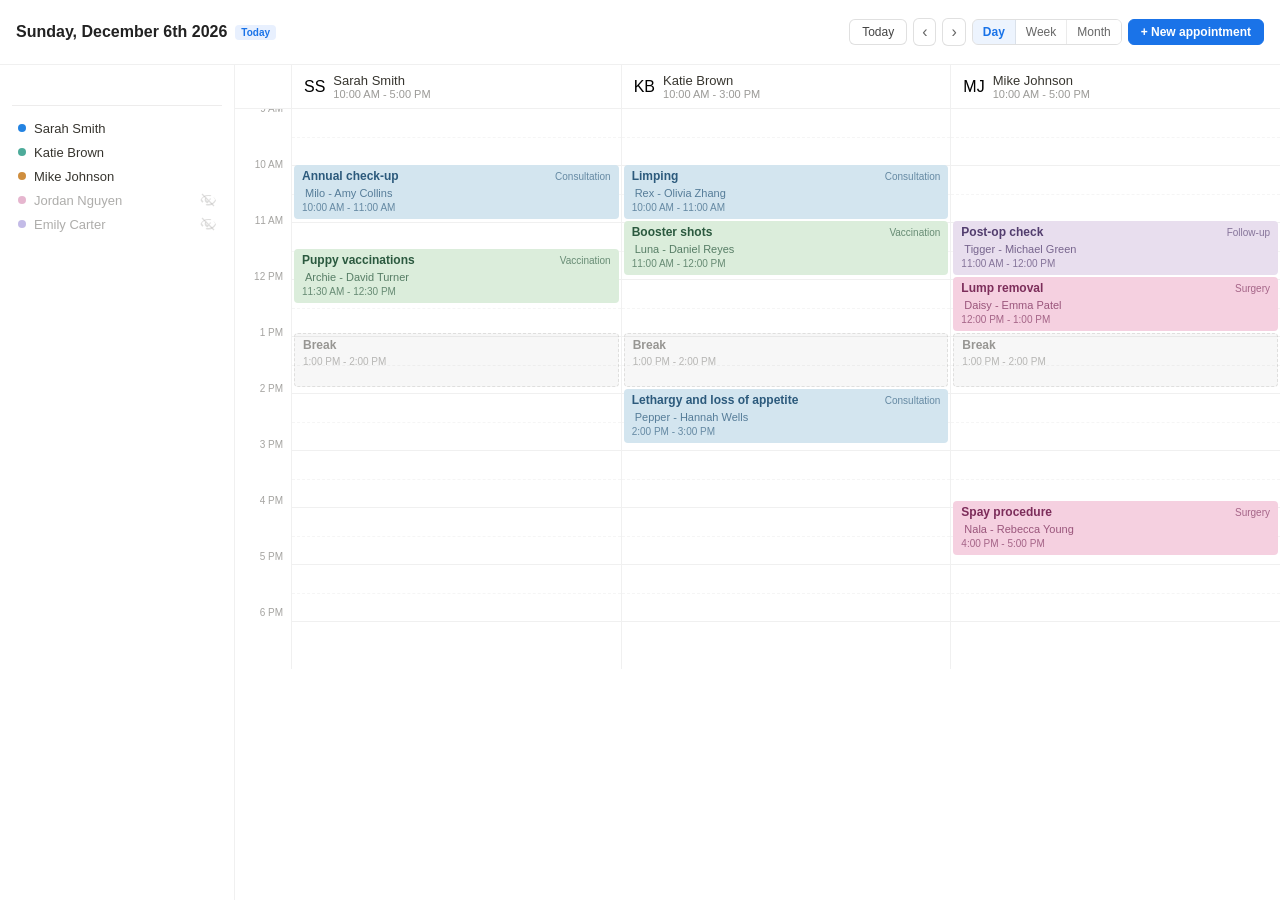
==== calendar.html @ 79d938b8 "Initial commit: Provet Cloud 2.0 prototype Vanilla HTML/CSS/JS veterinary practice management system" ====
<!DOCTYPE html>
<html lang="en">
<head>
  <meta charset="UTF-8" />
  <meta name="viewport" content="width=device-width, initial-scale=1.0" />
  <title>Calendar — Provet</title>
  <meta name="description" content="Provet's drag-and-drop scheduling calendar. Manage appointments across staff with an intuitive day view." />

  <!-- Nord Design System -->
  <link rel="stylesheet" href="https://nordcdn.net/ds/fonts/3.0.4/fonts.css" />
  <link rel="stylesheet" href="https://nordcdn.net/ds/css/5.0.3/nord.min.css" />
  <link rel="stylesheet" href="https://nordcdn.net/ds/themes/9.0.0/nord.css" />
  <script type="module" src="https://nordcdn.net/ds/components/4.14.0/index.js"></script>
  <link rel="stylesheet" href="styles.css" />

  <style>
    html, body { margin: 0; padding: 0; height: 100%; overflow: hidden; font-family: -apple-system, BlinkMacSystemFont, 'Segoe UI', Roboto, sans-serif; background: #fff; -webkit-font-smoothing: antialiased; }

    /* ── Toolbar ── */
    .cal-toolbar {
      display: flex; align-items: center; justify-content: space-between;
      padding: 8px 16px; height: 48px; border-bottom: 1px solid rgba(0,0,0,0.06);
      flex-shrink: 0;
    }
    .cal-toolbar-left { display: flex; align-items: center; gap: 8px; }
    .cal-toolbar-right { display: flex; align-items: center; gap: 6px; }

    .cal-tb-btn {
      padding: 5px 12px; border-radius: 6px; border: 1px solid rgba(0,0,0,0.12);
      background: #fff; font-size: 12px; font-weight: 500; color: #444;
      cursor: pointer; font-family: inherit; transition: background 0.1s, border-color 0.1s;
    }
    .cal-tb-btn:hover { background: rgba(0,0,0,0.03); border-color: rgba(0,0,0,0.2); }
    .cal-tb-icon { padding: 5px 8px; font-size: 16px; line-height: 1; color: #666; }

    .cal-tb-primary {
      background: #1a73e8; color: #fff; border-color: #1a73e8; font-weight: 600;
    }
    .cal-tb-primary:hover { background: #1557b0; border-color: #1557b0; }

    .cal-tb-seg {
      display: flex; border: 1px solid rgba(0,0,0,0.12); border-radius: 6px; overflow: hidden;
    }
    .cal-tb-seg-item {
      padding: 5px 10px; border: none; background: #fff; font-size: 12px;
      font-weight: 500; color: #666; cursor: pointer; font-family: inherit;
      border-right: 1px solid rgba(0,0,0,0.08); transition: background 0.1s;
    }
    .cal-tb-seg-item:last-child { border-right: none; }
    .cal-tb-seg-item:hover { background: rgba(0,0,0,0.03); }
    .cal-tb-seg-item.active { background: rgba(26,115,232,0.08); color: #1a73e8; font-weight: 600; }

    /* ── Main layout ── */
    .cal-layout {
      display: flex;
      overflow: hidden;
      height: calc(100vh - 49px);
    }

    /* ── Left sidebar ── */
    .cal-sidebar {
      width: 210px;
      min-width: 210px;
      border-right: 1px solid rgba(0,0,0,0.06);
      padding: 12px;
      overflow-y: auto;
      flex-shrink: 0;
      background: #fff;
    }

    .cal-sidebar nord-calendar {
      --n-calendar-box-shadow: none;
      --n-calendar-border-radius: 4px;
      width: 100%;
      transform: scale(0.75);
      transform-origin: top left;
      margin-bottom: -60px;
      margin-left: -4px;
    }

    .sidebar-section-title {
      font-size: 11px;
      font-weight: 500;
      color: rgba(55,53,47,0.5);
      text-transform: uppercase;
      letter-spacing: 0.5px;
      margin: 0;
    }

    /* Staff list - Notion style with eye icon */
    .staff-row {
      display: flex;
      align-items: center;
      gap: 8px;
      padding: 4px 6px;
      border-radius: 4px;
      cursor: pointer;
      transition: background 0.1s;
      user-select: none;
    }
    .staff-row:hover { background: rgba(55,53,47,0.04); }
    .staff-row.inactive { opacity: 0.4; }
    .staff-row .staff-dot {
      width: 8px;
      height: 8px;
      border-radius: 50%;
      flex-shrink: 0;
    }
    .staff-row .staff-name {
      font-size: 13px;
      color: rgb(55,53,47);
      flex: 1;
      white-space: nowrap;
      overflow: hidden;
      text-overflow: ellipsis;
    }
    .staff-row .staff-eye {
      width: 16px;
      height: 16px;
      opacity: 0;
      transition: opacity 0.1s;
      color: rgba(55,53,47,0.4);
      flex-shrink: 0;
    }
    .staff-row:hover .staff-eye { opacity: 1; }
    .staff-row.inactive .staff-eye { opacity: 1; }

    .sidebar-divider {
      height: 1px;
      background: rgba(55,53,47,0.09);
      margin: 10px 0;
    }

    /* ── Calendar grid area ── */
    .cal-main {
      flex: 1;
      overflow-y: auto;
      overflow-x: auto;
      position: relative;
      background: #fff;
    }

    .cal-columns-header {
      display: flex;
      position: sticky;
      top: 0;
      z-index: 10;
      background: #fff;
      border-bottom: 1px solid rgba(0,0,0,0.06);
    }
    .cal-time-gutter-header {
      width: 56px;
      min-width: 56px;
      flex-shrink: 0;
    }
    .cal-staff-header {
      flex: 1;
      min-width: 180px;
      padding: 8px 12px;
      border-left: 1px solid rgba(0,0,0,0.06);
      display: flex;
      align-items: center;
      gap: 8px;
    }
    .cal-staff-header .staff-info .name {
      font-weight: 500;
      font-size: 13px;
      color: rgb(55,53,47);
    }
    .cal-staff-header .staff-info .hours {
      font-size: 11px;
      color: rgba(55,53,47,0.5);
    }

    .cal-body {
      display: flex;
      position: relative;
    }

    /* Time gutter */
    .cal-time-gutter {
      width: 56px;
      min-width: 56px;
      flex-shrink: 0;
    }
    .cal-time-slot-label {
      height: 56px;
      display: flex;
      align-items: flex-start;
      justify-content: flex-end;
      padding-right: 8px;
      font-size: 10px;
      color: rgba(55,53,47,0.45);
      font-weight: 500;
      position: relative;
      top: -6px;
    }

    /* Staff columns */
    .cal-staff-column {
      flex: 1;
      min-width: 180px;
      border-left: 1px solid rgba(0,0,0,0.06);
      position: relative;
    }
    .cal-hour-row {
      height: 56px;
      border-bottom: 1px solid rgba(0,0,0,0.06);
      position: relative;
    }
    .cal-hour-row::after {
      content: '';
      position: absolute;
      top: 50%;
      left: 0;
      right: 0;
      border-bottom: 1px dashed rgba(0,0,0,0.04);
    }

    /* Current time indicator */
    .time-indicator {
      position: absolute;
      left: 0;
      right: 0;
      z-index: 5;
      display: flex;
      align-items: center;
      pointer-events: none;
    }
    .time-indicator .label {
      font-size: 10px;
      font-weight: 600;
      color: #eb5757;
      white-space: nowrap;
      background: #fff;
      padding: 1px 4px;
      border-radius: 3px;
    }
    .time-indicator .dot {
      width: 8px;
      height: 8px;
      border-radius: 50%;
      background: #eb5757;
      flex-shrink: 0;
    }
    .time-indicator .line {
      flex: 1;
      height: 2px;
      background: #eb5757;
    }

    /* ── Appointment blocks (Notion-style) ── */
    .appointment {
      position: absolute;
      left: 2px;
      right: 2px;
      border-radius: 4px;
      padding: 4px 8px;
      font-size: 12px;
      overflow: hidden;
      cursor: grab;
      z-index: 3;
      transition: box-shadow 0.12s ease, filter 0.12s ease;
      border: none;
      line-height: 1.3;
      box-sizing: border-box;
    }
    .appointment:hover {
      filter: brightness(0.95);
      box-shadow: 0 2px 8px rgba(0,0,0,0.12);
      z-index: 4;
    }
    .appointment:active { cursor: grabbing; }
    .appointment .appt-header {
      display: flex;
      align-items: center;
      gap: 4px;
    }
    .appointment .appt-title {
      font-weight: 600;
      font-size: 12px;
      white-space: nowrap;
      overflow: hidden;
      text-overflow: ellipsis;
      flex: 1;
    }
    .appointment .appt-patient {
      font-size: 11px;
      opacity: 0.75;
      white-space: nowrap;
      overflow: hidden;
      text-overflow: ellipsis;
      display: flex;
      align-items: center;
      gap: 3px;
      margin-top: 1px;
    }
    .appointment .appt-time {
      font-size: 10px;
      opacity: 0.65;
      margin-top: 1px;
      font-weight: 500;
    }

    /* Notion-style appointment colors — soft fills, no left border */
    .appt-consultation { background: #d3e5ef; color: #2c5a7c; }
    .appt-vaccination  { background: #dbeddb; color: #2b593f; }
    .appt-surgery      { background: #f5d0e0; color: #7c2d5a; }
    .appt-followup     { background: #e8deee; color: #523d6e; }
    .appt-emergency    { background: #ffe2dd; color: #93291e; }
    .appt-diagnostics  { background: #fdecc8; color: #7c5b1e; }
    .appt-dental       { background: #eee0da; color: #5c3d2e; }
    .appt-grooming     { background: #d8f0d3; color: #2b593f; }
    .appt-break {
      background: rgba(55,53,47,0.04);
      color: rgba(55,53,47,0.5);
      border: 1px dashed rgba(55,53,47,0.12);
    }

    .appointment .appt-type-label {
      font-size: 10px;
      font-weight: 500;
      opacity: 0.65;
      flex-shrink: 0;
      white-space: nowrap;
    }

    /* Drop target highlight */
    .cal-hour-row.drop-target {
      background: rgba(35,131,226,0.06);
    }

    /* Drag ghost */
    .appointment.dragging {
      opacity: 0.4;
    }

    /* ── Right panel (edit appointment) ── */
    .edit-panel {
      width: 360px;
      min-width: 360px;
      border-left: 1px solid rgba(0,0,0,0.06);
      background: #fff;
      overflow-y: auto;
      padding: 20px;
      display: none;
      flex-shrink: 0;
      box-shadow: -4px 0 12px rgba(0, 0, 0, 0.04);
    }
    .edit-panel.open { display: block; }

    .client-info {
      display: flex;
      align-items: center;
      gap: 8px;
      padding: 8px;
      background: rgba(55,53,47,0.03);
      border-radius: 6px;
      margin-bottom: 4px;
      font-size: 13px;
    }

    /* Reason type grid */
    .reason-grid {
      display: grid;
      grid-template-columns: 1fr 1fr;
      gap: 4px;
    }
    .reason-option {
      display: flex;
      align-items: center;
      gap: 6px;
      padding: 6px 8px;
      border: 1px solid rgba(0,0,0,0.08);
      border-radius: 6px;
      cursor: pointer;
      font-size: 12px;
      transition: all 0.1s ease;
    }
    .reason-option:hover { background: rgba(55,53,47,0.03); border-color: rgba(0,0,0,0.15); }
    .reason-option.selected { border-color: #2383e2; background: rgba(35,131,226,0.04); }
    .reason-option .color-dot {
      width: 8px;
      height: 8px;
      border-radius: 50%;
      flex-shrink: 0;
    }
    .reason-option .reason-info { line-height: 1.3; }
    .reason-option .reason-name { font-weight: 500; font-size: 12px; }
    .reason-option .reason-dur { font-size: 10px; color: rgba(55,53,47,0.5); }

    .panel-link {
      font-size: 12px;
      color: #2383e2;
      cursor: pointer;
      text-decoration: none;
      display: inline-block;
      margin-top: 4px;
    }
    .panel-link:hover { text-decoration: underline; }

    .sidebar-section-title-panel {
      font-size: 12px;
      font-weight: 500;
      color: rgba(55,53,47,0.65);
      margin: 0;
    }

    /* Staff color palette (Notion-inspired) */
    .staff-color-1 { --staff-color: #2383e2; --n-avatar-color: #2383e2; }
    .staff-color-2 { --staff-color: #4dab9a; --n-avatar-color: #4dab9a; }
    .staff-color-3 { --staff-color: #cf8e3e; --n-avatar-color: #cf8e3e; }
    .staff-color-4 { --staff-color: #c14c8a; --n-avatar-color: #c14c8a; }
    .staff-color-5 { --staff-color: #6b57c4; --n-avatar-color: #6b57c4; }

    /* ── Dark mode ── */
    body.dark { background: #1a1a1a; color: #d4d4d4; }
    body.dark .cal-toolbar { border-bottom-color: rgba(255,255,255,0.06); }
    body.dark .cal-toolbar-left h1 { color: #d4d4d4; }
    body.dark #todayBadge { background: rgba(94,106,210,0.15); color: #7c8aff; }
    body.dark .cal-tb-btn { background: #2a2a2a; border-color: rgba(255,255,255,0.1); color: #ccc; }
    body.dark .cal-tb-btn:hover { background: #333; border-color: rgba(255,255,255,0.15); }
    body.dark .cal-tb-icon { color: #999; }
    body.dark .cal-tb-primary { background: #5e6ad2; border-color: #5e6ad2; color: #fff; }
    body.dark .cal-tb-primary:hover { background: #4f5bc0; border-color: #4f5bc0; }
    body.dark .cal-tb-seg { border-color: rgba(255,255,255,0.1); }
    body.dark .cal-tb-seg-item { background: #2a2a2a; color: #999; border-right-color: rgba(255,255,255,0.06); }
    body.dark .cal-tb-seg-item:hover { background: #333; }
    body.dark .cal-tb-seg-item.active { background: rgba(94,106,210,0.15); color: #7c8aff; }

    body.dark .cal-sidebar { background: #1e1e1e; border-right-color: rgba(255,255,255,0.06); }
    body.dark .sidebar-section-title { color: rgba(255,255,255,0.4); }
    body.dark .staff-row:hover { background: rgba(255,255,255,0.04); }
    body.dark .staff-row .staff-name { color: #d4d4d4; }
    body.dark .staff-row .staff-eye { color: rgba(255,255,255,0.3); }
    body.dark .sidebar-divider { background: rgba(255,255,255,0.06); }

    body.dark .cal-main { background: #1a1a1a; }
    body.dark .cal-columns-header { background: #1a1a1a; border-bottom-color: rgba(255,255,255,0.06); }
    body.dark .cal-staff-header { border-left-color: rgba(255,255,255,0.06); }
    body.dark .cal-staff-header .staff-info .name { color: #d4d4d4; }
    body.dark .cal-staff-header .staff-info .hours { color: rgba(255,255,255,0.35); }
    body.dark .cal-time-slot-label { color: rgba(255,255,255,0.3); }
    body.dark .cal-staff-column { border-left-color: rgba(255,255,255,0.06); }
    body.dark .cal-hour-row { border-bottom-color: rgba(255,255,255,0.04); }
    body.dark .cal-hour-row::after { border-bottom-color: rgba(255,255,255,0.03); }

    body.dark .appointment { opacity: 0.9; }
    body.dark .appt-consultation { background: #2a4a5e; color: #a3d4f7; }
    body.dark .appt-vaccination { background: #2a4a3a; color: #a3d4b7; }
    body.dark .appt-surgery { background: #4a2a3e; color: #f7a3c7; }
    body.dark .appt-followup { background: #3a2a4e; color: #c7a3f7; }
    body.dark .appt-emergency { background: #4e2a2a; color: #f7a3a3; }
    body.dark .appt-diagnostics { background: #4a3e2a; color: #f7d7a3; }
    body.dark .appt-dental { background: #3e332a; color: #d4b8a3; }
    body.dark .appt-grooming { background: #2a4a2a; color: #a3d4a3; }
    body.dark .appt-break { background: rgba(255,255,255,0.04); color: rgba(255,255,255,0.35); border-color: rgba(255,255,255,0.08); }

    body.dark .edit-panel { background: #1e1e1e; border-left-color: rgba(255,255,255,0.06); box-shadow: -4px 0 12px rgba(0,0,0,0.3); }
    body.dark .client-info { background: rgba(255,255,255,0.04); color: #d4d4d4; }
    body.dark .reason-option { border-color: rgba(255,255,255,0.08); color: #d4d4d4; }
    body.dark .reason-option:hover { background: rgba(255,255,255,0.04); border-color: rgba(255,255,255,0.12); }
    body.dark .sidebar-section-title-panel { color: rgba(255,255,255,0.5); }
    body.dark .time-indicator .label { background: #1a1a1a; }
    body.dark .cal-hour-row.drop-target { background: rgba(94,106,210,0.08); }

    /* ── Responsive ── */
    @media (max-width: 900px) {
      .cal-sidebar { display: none; }
      .edit-panel { width: 300px; min-width: 300px; }
    }
    @media (max-width: 600px) {
      .edit-panel { width: 100%; min-width: 100%; position: absolute; top: 0; right: 0; z-index: 20; }
    }
  </style>
</head>
<body>

  <div class="cal-toolbar">
    <div class="cal-toolbar-left">
      <h1 id="toolbarDate" style="margin:0; font-size:16px; font-weight:600; color:#222; white-space:nowrap;"></h1>
      <span id="todayBadge" style="background:#e8f0fe; color:#1a73e8; font-size:10px; font-weight:600; padding:2px 6px; border-radius:4px;">Today</span>
    </div>
    <div class="cal-toolbar-right">
      <button class="cal-tb-btn" id="todayBtn">Today</button>
      <button class="cal-tb-btn cal-tb-icon" id="prevDay">‹</button>
      <button class="cal-tb-btn cal-tb-icon" id="nextDay">›</button>
      <div class="cal-tb-seg">
        <button class="cal-tb-seg-item active">Day</button>
        <button class="cal-tb-seg-item">Week</button>
        <button class="cal-tb-seg-item">Month</button>
      </div>
      <button class="cal-tb-btn cal-tb-primary" id="newApptBtn">+ New appointment</button>
    </div>
  </div>

    <!-- Main area -->
    <div class="cal-layout">

      <!-- Left sidebar -->
      <div class="cal-sidebar">
        <!-- Nord calendar component -->
        <nord-calendar id="nordCalendar" expand></nord-calendar>

        <div class="sidebar-divider"></div>

        <!-- Staff filter -->
        <div id="staffList"></div>
      </div>

      <!-- Calendar grid -->
      <div class="cal-main" id="calMain">
        <div class="cal-columns-header" id="colHeaders"></div>
        <div class="cal-body" id="calBody"></div>
      </div>

      <!-- Edit appointment panel -->
      <div class="edit-panel" id="editPanel">
        <nord-stack gap="m">
          <nord-stack direction="horizontal" align-items="center" justify-content="space-between">
            <h3 class="n-typescale-m" id="panelTitle" style="margin: 0;">Edit appointment</h3>
            <nord-button size="s" variant="plain" square id="closePanel">
              <nord-icon name="interface-close" label="Close panel"></nord-icon>
            </nord-button>
          </nord-stack>

          <nord-divider></nord-divider>

          <nord-stack gap="xs">
            <nord-stack direction="horizontal" align-items="center" justify-content="space-between">
              <span class="sidebar-section-title-panel">Client &amp; patient</span>
              <nord-button size="s" variant="plain" id="clearClient">Clear</nord-button>
            </nord-stack>
            <div id="clientInfo"></div>
          </nord-stack>

          <nord-divider></nord-divider>

          <nord-stack gap="xs">
            <span class="sidebar-section-title-panel">Reason type</span>
            <div class="reason-grid" id="reasonGrid"></div>
            <a class="panel-link">View all reason types</a>
          </nord-stack>

          <nord-divider></nord-divider>

          <nord-input label="Reason for visit" id="panelReason" placeholder="E.g. Annual check-up" expand></nord-input>

          <nord-input type="date" label="Date" id="panelDate" expand></nord-input>

          <div style="display: grid; grid-template-columns: 1fr 1fr; gap: var(--n-space-s);">
            <nord-input type="time" label="Start time" id="panelStart" expand></nord-input>
            <nord-input type="time" label="End time" id="panelEnd" expand></nord-input>
          </div>

          <nord-divider></nord-divider>

          <nord-button-group variant="spaced">
            <nord-button id="discardAppt">Discard</nord-button>
            <nord-button variant="primary" id="createAppt">Create</nord-button>
          </nord-button-group>
        </nord-stack>
      </div>

    </div>

  <!-- Tooltips for appointments (shared, content set dynamically) -->
  <nord-tooltip id="apptTooltip" position="block-start"></nord-tooltip>

  <script>
    // ── Dark mode from parent ──
    if (new URLSearchParams(window.location.search).get('dark') === '1') {
      document.body.classList.add('dark');
    }

    // ── DATA ──
    const STAFF = [
      { id: 1, name: 'Sarah Smith', initials: 'SS', hours: '10:00 AM - 5:00 PM', checked: true, colorClass: 'staff-color-1' },
      { id: 2, name: 'Katie Brown', initials: 'KB', hours: '10:00 AM - 3:00 PM', checked: true, colorClass: 'staff-color-2' },
      { id: 3, name: 'Mike Johnson', initials: 'MJ', hours: '10:00 AM - 5:00 PM', checked: true, colorClass: 'staff-color-3' },
      { id: 4, name: 'Jordan Nguyen', initials: 'JN', hours: '9:00 AM - 4:00 PM', checked: false, colorClass: 'staff-color-4' },
      { id: 5, name: 'Emily Carter', initials: 'EC', hours: '11:00 AM - 6:00 PM', checked: false, colorClass: 'staff-color-5' },
    ];

    const REASON_TYPES = [
      { name: 'Consultation', dur: '1 hour', color: '#529cca', key: 'consultation' },
      { name: 'Vaccination', dur: '15 min', color: '#4dab9a', key: 'vaccination' },
      { name: 'Surgery', dur: '1 hour', color: '#c14c8a', key: 'surgery' },
      { name: 'Follow-up', dur: '30 min', color: '#9065b0', key: 'followup' },
      { name: 'Diagnostics', dur: '2 hours', color: '#cf8e3e', key: 'diagnostics' },
      { name: 'Emergency', dur: '30 min', color: '#e06a5c', key: 'emergency' },
      { name: 'Dental cleaning', dur: '30 min', color: '#a87e6f', key: 'dental' },
      { name: 'Grooming', dur: '30 min', color: '#6aab73', key: 'grooming' },
    ];

    const SAMPLE_APPOINTMENTS = [
      { id: 1, staffId: 1, title: 'Annual check-up', type: 'consultation', patient: 'Milo', owner: 'Amy Collins', startHour: 10, startMin: 0, endHour: 11, endMin: 0 },
      { id: 2, staffId: 1, title: 'Puppy vaccinations', type: 'vaccination', patient: 'Archie', owner: 'David Turner', startHour: 11, startMin: 30, endHour: 12, endMin: 30 },
      { id: 3, staffId: 1, title: 'Break', type: 'break', patient: '', owner: '', startHour: 13, startMin: 0, endHour: 14, endMin: 0 },
      { id: 4, staffId: 2, title: 'Limping', type: 'consultation', patient: 'Rex', owner: 'Olivia Zhang', startHour: 10, startMin: 0, endHour: 11, endMin: 0 },
      { id: 5, staffId: 2, title: 'Booster shots', type: 'vaccination', patient: 'Luna', owner: 'Daniel Reyes', startHour: 11, startMin: 0, endHour: 12, endMin: 0 },
      { id: 6, staffId: 2, title: 'Break', type: 'break', patient: '', owner: '', startHour: 13, startMin: 0, endHour: 14, endMin: 0 },
      { id: 7, staffId: 2, title: 'Lethargy and loss of appetite', type: 'consultation', patient: 'Pepper', owner: 'Hannah Wells', startHour: 14, startMin: 0, endHour: 15, endMin: 0 },
      { id: 8, staffId: 3, title: 'Post-op check', type: 'followup', patient: 'Tigger', owner: 'Michael Green', startHour: 11, startMin: 0, endHour: 12, endMin: 0 },
      { id: 9, staffId: 3, title: 'Lump removal', type: 'surgery', patient: 'Daisy', owner: 'Emma Patel', startHour: 12, startMin: 0, endHour: 13, endMin: 0 },
      { id: 10, staffId: 3, title: 'Break', type: 'break', patient: '', owner: '', startHour: 13, startMin: 0, endHour: 14, endMin: 0 },
      { id: 11, staffId: 3, title: 'Spay procedure', type: 'surgery', patient: 'Nala', owner: 'Rebecca Young', startHour: 16, startMin: 0, endHour: 17, endMin: 0 },
    ];

    let appointments = [...SAMPLE_APPOINTMENTS];
    let nextId = 100;

    // Current date
    let currentDate = new Date();

    const HOURS_START = 9;
    const HOURS_END = 18;
    const HOUR_HEIGHT = 56;

    // ── TOOLBAR ──
    function updateToolbar() {
      const suffix = getOrdinalSuffix(currentDate.getDate());
      const dayName = currentDate.toLocaleDateString('en-US', { weekday: 'long' });
      const monthName = currentDate.toLocaleDateString('en-US', { month: 'long' });
      document.getElementById('toolbarDate').textContent =
        `${dayName}, ${monthName} ${currentDate.getDate()}${suffix} ${currentDate.getFullYear()}`;

      const today = new Date();
      const isToday = currentDate.toDateString() === today.toDateString();
      document.getElementById('todayBadge').style.display = isToday ? '' : 'none';
    }

    function getOrdinalSuffix(d) {
      if (d > 3 && d < 21) return 'th';
      switch (d % 10) {
        case 1: return 'st';
        case 2: return 'nd';
        case 3: return 'rd';
        default: return 'th';
      }
    }

    document.getElementById('todayBtn').addEventListener('click', () => {
      currentDate = new Date();
      syncCalendarToDate();
      renderAll();
    });
    document.getElementById('prevDay').addEventListener('click', () => {
      currentDate.setDate(currentDate.getDate() - 1);
      syncCalendarToDate();
      renderAll();
    });
    document.getElementById('nextDay').addEventListener('click', () => {
      currentDate.setDate(currentDate.getDate() + 1);
      syncCalendarToDate();
      renderAll();
    });

    // ── NORD CALENDAR ──
    function syncCalendarToDate() {
      const cal = document.getElementById('nordCalendar');
      cal.value = formatDateISO(currentDate);
    }

    // Listen for date selection from nord-calendar
    document.getElementById('nordCalendar').addEventListener('change', (e) => {
      if (e.target.value) {
        const parts = e.target.value.split('-');
        currentDate = new Date(parseInt(parts[0]), parseInt(parts[1]) - 1, parseInt(parts[2]));
        renderAll();
      }
    });

    // ── STAFF FILTER (Notion-style compact rows) ──
    const STAFF_COLORS = {
      'staff-color-1': '#2383e2',
      'staff-color-2': '#4dab9a',
      'staff-color-3': '#cf8e3e',
      'staff-color-4': '#c14c8a',
      'staff-color-5': '#6b57c4',
    };

    function renderStaffToggles() {
      const container = document.getElementById('staffList');
      container.innerHTML = '';
      STAFF.forEach(s => {
        const row = document.createElement('div');
        row.className = 'staff-row' + (s.checked ? '' : ' inactive');

        const dot = document.createElement('span');
        dot.className = 'staff-dot';
        dot.style.background = STAFF_COLORS[s.colorClass] || '#999';

        const name = document.createElement('span');
        name.className = 'staff-name';
        name.textContent = s.name;

        const eye = document.createElement('span');
        eye.className = 'staff-eye';
        eye.innerHTML = s.checked
          ? '<svg width="16" height="16" viewBox="0 0 16 16" fill="currentColor"><path d="M8 3C4.5 3 1.7 5.1 0.5 8c1.2 2.9 4 5 7.5 5s6.3-2.1 7.5-5c-1.2-2.9-4-5-7.5-5zm0 8.3c-1.8 0-3.3-1.5-3.3-3.3S6.2 4.7 8 4.7s3.3 1.5 3.3 3.3S9.8 11.3 8 11.3zm0-5.3C6.9 6 6 6.9 6 8s.9 2 2 2 2-.9 2-2-.9-2-2-2z"/></svg>'
          : '<svg width="16" height="16" viewBox="0 0 16 16" fill="currentColor"><path d="M8 3C4.5 3 1.7 5.1.5 8c.4 1 1.1 2 1.9 2.7l1.1-1.1C2.8 9 2.2 8.1 1.8 7.2 2.9 5.3 5.3 4 8 4c.8 0 1.5.1 2.2.3l1.2-1.2C10.4 3.1 9.2 3 8 3zm6.6 1.3l-1.1 1.1c.7.6 1.3 1.5 1.7 2.4C14.1 10 11.7 12 9 12c-.8 0-1.5-.1-2.2-.3L5.6 12.9c.9.4 1.8.6 2.9.6 3.5 0 6.3-2.1 7.5-5-.5-1.2-1.3-2.3-2.3-3.2zM8 11.3c-1.8 0-3.3-1.5-3.3-3.3 0-.5.1-1 .3-1.4L6.4 5.2c-.3.5-.4 1.1-.4 1.8 0 1.1.9 2 2 2 .7 0 1.3-.3 1.8-.8l1.4-1.4c-.4-.2-.9-.3-1.4-.3z"/><line x1="2" y1="2" x2="14" y2="14" stroke="currentColor" stroke-width="1.2"/></svg>';

        row.addEventListener('click', () => {
          s.checked = !s.checked;
          renderStaffToggles();
          renderCalendar();
        });

        row.appendChild(dot);
        row.appendChild(name);
        row.appendChild(eye);
        container.appendChild(row);
      });
    }

    // ── CALENDAR GRID ──
    function renderCalendar() {
      const visibleStaff = STAFF.filter(s => s.checked);
      const headers = document.getElementById('colHeaders');
      const body = document.getElementById('calBody');
      headers.innerHTML = '';
      body.innerHTML = '';

      // Time gutter header
      const gutterH = document.createElement('div');
      gutterH.className = 'cal-time-gutter-header';
      headers.appendChild(gutterH);

      // Staff headers with avatar
      visibleStaff.forEach(s => {
        const h = document.createElement('div');
        h.className = 'cal-staff-header';
        h.innerHTML = `
          <nord-avatar name="${s.name}" size="s" class="${s.colorClass}">${s.initials}</nord-avatar>
          <div class="staff-info">
            <div class="name">${s.name}</div>
            <div class="hours">${s.hours}</div>
          </div>
        `;
        headers.appendChild(h);
      });

      // Time gutter
      const gutter = document.createElement('div');
      gutter.className = 'cal-time-gutter';
      for (let h = HOURS_START; h <= HOURS_END; h++) {
        const slot = document.createElement('div');
        slot.className = 'cal-time-slot-label';
        slot.textContent = formatHour(h);
        gutter.appendChild(slot);
      }
      body.appendChild(gutter);

      // Staff columns
      visibleStaff.forEach(staff => {
        const col = document.createElement('div');
        col.className = 'cal-staff-column';
        col.dataset.staffId = staff.id;

        // Hour rows
        for (let h = HOURS_START; h < HOURS_END; h++) {
          const row = document.createElement('div');
          row.className = 'cal-hour-row';
          row.dataset.hour = h;
          row.dataset.staffId = staff.id;

          // Click to create
          row.addEventListener('click', (e) => {
            if (e.target.closest('.appointment')) return;
            openNewAppointment(staff.id, h);
          });

          // Drop target
          row.addEventListener('dragover', (e) => {
            e.preventDefault();
            row.classList.add('drop-target');
          });
          row.addEventListener('dragleave', () => {
            row.classList.remove('drop-target');
          });
          row.addEventListener('drop', (e) => {
            e.preventDefault();
            row.classList.remove('drop-target');
            const apptId = parseInt(e.dataTransfer.getData('text/plain'));
            const appt = appointments.find(a => a.id === apptId);
            if (!appt) return;
            const duration = (appt.endHour * 60 + appt.endMin) - (appt.startHour * 60 + appt.startMin);
            appt.staffId = staff.id;
            appt.startHour = h;
            appt.startMin = 0;
            const endTotal = h * 60 + duration;
            appt.endHour = Math.floor(endTotal / 60);
            appt.endMin = endTotal % 60;
            renderCalendar();
          });

          col.appendChild(row);
        }

        // Render appointments for this staff (with overlap handling)
        const staffAppts = appointments.filter(a => a.staffId === staff.id);
        // Sort by start time
        staffAppts.sort((a, b) => (a.startHour * 60 + a.startMin) - (b.startHour * 60 + b.startMin));
        // Find overlapping groups
        const groups = [];
        staffAppts.forEach(appt => {
          const aStart = appt.startHour * 60 + appt.startMin;
          const aEnd = appt.endHour * 60 + appt.endMin;
          let placed = false;
          for (const group of groups) {
            const overlaps = group.some(g => {
              const gStart = g.startHour * 60 + g.startMin;
              const gEnd = g.endHour * 60 + g.endMin;
              return aStart < gEnd && aEnd > gStart;
            });
            if (overlaps) { group.push(appt); placed = true; break; }
          }
          if (!placed) groups.push([appt]);
        });
        groups.forEach(group => {
          group.forEach((appt, idx) => {
            const el = createAppointmentEl(appt);
            if (group.length > 1) {
              const width = `calc((100% - 8px) / ${group.length})`;
              el.style.width = width;
              el.style.left = `calc(4px + (100% - 8px) / ${group.length} * ${idx})`;
              el.style.right = 'auto';
            }
            col.appendChild(el);
          });
        });

        body.appendChild(col);
      });

      // Time indicator
      renderTimeIndicator();
    }

    let tooltipCounter = 0;

    function createAppointmentEl(appt) {
      const el = document.createElement('div');
      const cssType = appt.type === 'followup' ? 'followup' : appt.type;
      el.className = `appointment appt-${cssType}`;
      el.dataset.id = appt.id;

      const topOffset = ((appt.startHour - HOURS_START) * 60 + appt.startMin) * (HOUR_HEIGHT / 60);
      const duration = ((appt.endHour - HOURS_START) * 60 + appt.endMin) - ((appt.startHour - HOURS_START) * 60 + appt.startMin);
      const height = duration * (HOUR_HEIGHT / 60);

      el.style.top = topOffset + 'px';
      el.style.height = Math.max(height - 2, 20) + 'px';

      const typeLabel = REASON_TYPES.find(r => r.key === appt.type);
      const typeName = typeLabel ? typeLabel.name : appt.type;
      const staff = STAFF.find(s => s.id === appt.staffId);

      // Tooltip setup
      const tooltipId = `tt-${appt.id}`;
      el.setAttribute('aria-describedby', 'apptTooltip');

      if (appt.type === 'break') {
        el.innerHTML = `
          <div class="appt-header">
            <span class="appt-title">Break</span>
          </div>
          <div class="appt-time">${formatTime(appt.startHour, appt.startMin)} - ${formatTime(appt.endHour, appt.endMin)}</div>
        `;
      } else {
        el.innerHTML = `
          <div class="appt-header">
            <span class="appt-title">${appt.title}</span>
            <span class="appt-type-label">${typeName}</span>
          </div>
          <div class="appt-patient">
            ${appt.patient ? `<nord-avatar name="${appt.patient}" size="xs"></nord-avatar> ${appt.patient} - ${appt.owner}` : ''}
          </div>
          <div class="appt-time">${formatTime(appt.startHour, appt.startMin)} - ${formatTime(appt.endHour, appt.endMin)}</div>
        `;
      }

      // Tooltip on hover
      el.addEventListener('mouseenter', () => {
        const tooltip = document.getElementById('apptTooltip');
        if (appt.type === 'break') {
          tooltip.textContent = `Break: ${formatTime(appt.startHour, appt.startMin)} - ${formatTime(appt.endHour, appt.endMin)}`;
        } else {
          tooltip.textContent = `${appt.title} (${typeName}) - ${appt.patient || 'No patient'} - ${formatTime(appt.startHour, appt.startMin)} to ${formatTime(appt.endHour, appt.endMin)}`;
        }
      });

      // Draggable
      el.draggable = true;
      el.addEventListener('dragstart', (e) => {
        e.dataTransfer.setData('text/plain', appt.id.toString());
        el.classList.add('dragging');
      });
      el.addEventListener('dragend', () => {
        el.classList.remove('dragging');
        document.querySelectorAll('.drop-target').forEach(r => r.classList.remove('drop-target'));
      });

      // Click to edit
      el.addEventListener('click', (e) => {
        e.stopPropagation();
        openEditPanel(appt);
      });

      return el;
    }

    function renderTimeIndicator() {
      // Remove existing
      document.querySelectorAll('.time-indicator').forEach(el => el.remove());

      const now = new Date();
      if (now.toDateString() !== currentDate.toDateString()) return;

      const hour = now.getHours();
      const min = now.getMinutes();
      if (hour < HOURS_START || hour >= HOURS_END) return;

      const top = ((hour - HOURS_START) * 60 + min) * (HOUR_HEIGHT / 60);

      // Add to gutter area
      const gutter = document.querySelector('.cal-time-gutter');
      if (!gutter) return;

      const indicator = document.createElement('div');
      indicator.className = 'time-indicator';
      indicator.style.top = top + 'px';

      const ampm = hour >= 12 ? 'PM' : 'AM';
      const displayHour = hour > 12 ? hour - 12 : (hour === 0 ? 12 : hour);
      const displayMin = min.toString().padStart(2, '0');

      indicator.innerHTML = `
        <span class="label">${displayHour}:${displayMin} ${ampm}</span>
        <span class="dot"></span>
      `;

      gutter.style.position = 'relative';
      gutter.appendChild(indicator);

      // Lines across columns
      document.querySelectorAll('.cal-staff-column').forEach(col => {
        const line = document.createElement('div');
        line.className = 'time-indicator';
        line.style.top = top + 'px';
        line.innerHTML = '<span class="line"></span>';
        col.appendChild(line);
      });
    }

    // ── EDIT PANEL ──
    let editingAppt = null;

    function openEditPanel(appt) {
      editingAppt = appt;
      const panel = document.getElementById('editPanel');
      panel.classList.add('open');
      document.getElementById('panelTitle').textContent = 'Edit appointment';
      document.getElementById('createAppt').textContent = 'Save';

      // Client info
      const clientDiv = document.getElementById('clientInfo');
      if (appt.owner && appt.patient) {
        const initials = appt.owner.split(' ').map(n => n[0]).join('');
        clientDiv.innerHTML = `
          <div class="client-info">
            <nord-avatar name="${appt.owner}" size="s">${initials}</nord-avatar>
            <div><strong>${appt.owner}</strong></div>
          </div>
          <div class="client-info">
            <nord-avatar name="${appt.patient}" size="s" icon="generic-pet-paw"></nord-avatar>
            <div><strong>${appt.patient}</strong></div>
          </div>
        `;
      } else {
        clientDiv.innerHTML = '<p class="n-color-text-weak n-font-size-s">No client assigned</p>';
      }

      // Reason type
      renderReasonGrid(appt.type);

      // Fields
      const reasonInput = document.getElementById('panelReason');
      reasonInput.value = appt.title || '';

      const dateInput = document.getElementById('panelDate');
      dateInput.value = formatDateISO(currentDate);

      const startInput = document.getElementById('panelStart');
      startInput.value = `${String(appt.startHour).padStart(2,'0')}:${String(appt.startMin).padStart(2,'0')}`;

      const endInput = document.getElementById('panelEnd');
      endInput.value = `${String(appt.endHour).padStart(2,'0')}:${String(appt.endMin).padStart(2,'0')}`;
    }

    function openNewAppointment(staffId, hour) {
      const appt = {
        id: nextId++,
        staffId,
        title: '',
        type: 'consultation',
        patient: '',
        owner: '',
        startHour: hour,
        startMin: 0,
        endHour: hour + 1,
        endMin: 0,
      };
      editingAppt = appt;

      const panel = document.getElementById('editPanel');
      panel.classList.add('open');
      document.getElementById('panelTitle').textContent = 'New appointment';
      document.getElementById('createAppt').textContent = 'Create';

      document.getElementById('clientInfo').innerHTML = '<p class="n-color-text-weak n-font-size-s">Click to add client &amp; patient</p>';
      renderReasonGrid('consultation');

      document.getElementById('panelReason').value = '';
      document.getElementById('panelDate').value = formatDateISO(currentDate);
      document.getElementById('panelStart').value = `${String(hour).padStart(2,'0')}:00`;
      document.getElementById('panelEnd').value = `${String(hour + 1).padStart(2,'0')}:00`;
    }

    function renderReasonGrid(selectedKey) {
      const grid = document.getElementById('reasonGrid');
      grid.innerHTML = '';
      REASON_TYPES.forEach(r => {
        const el = document.createElement('div');
        el.className = 'reason-option' + (r.key === selectedKey ? ' selected' : '');
        el.innerHTML = `
          <div class="color-dot" style="background: ${r.color};"></div>
          <div class="reason-info">
            <div class="reason-name">${r.name}</div>
            <div class="reason-dur">${r.dur}</div>
          </div>
        `;
        el.addEventListener('click', () => {
          if (editingAppt) editingAppt.type = r.key;
          grid.querySelectorAll('.reason-option').forEach(o => o.classList.remove('selected'));
          el.classList.add('selected');
        });
        grid.appendChild(el);
      });
    }

    document.getElementById('closePanel').addEventListener('click', () => {
      document.getElementById('editPanel').classList.remove('open');
      editingAppt = null;
    });

    document.getElementById('discardAppt').addEventListener('click', () => {
      document.getElementById('editPanel').classList.remove('open');
      editingAppt = null;
    });

    document.getElementById('createAppt').addEventListener('click', () => {
      if (!editingAppt) return;

      editingAppt.title = document.getElementById('panelReason').value || 'Appointment';
      const startParts = document.getElementById('panelStart').value.split(':');
      const endParts = document.getElementById('panelEnd').value.split(':');
      editingAppt.startHour = parseInt(startParts[0]);
      editingAppt.startMin = parseInt(startParts[1]);
      editingAppt.endHour = parseInt(endParts[0]);
      editingAppt.endMin = parseInt(endParts[1]);

      // Add if new
      if (!appointments.find(a => a.id === editingAppt.id)) {
        appointments.push(editingAppt);
      }

      document.getElementById('editPanel').classList.remove('open');
      editingAppt = null;
      renderCalendar();
    });

    document.getElementById('newApptBtn').addEventListener('click', () => {
      const firstVisible = STAFF.find(s => s.checked);
      if (firstVisible) {
        openNewAppointment(firstVisible.id, 10);
      }
    });

    document.getElementById('clearClient').addEventListener('click', () => {
      if (editingAppt) {
        editingAppt.owner = '';
        editingAppt.patient = '';
        document.getElementById('clientInfo').innerHTML = '<p class="n-color-text-weak n-font-size-s">Click to add client &amp; patient</p>';
      }
    });

    // ── HELPERS ──
    function formatHour(h) {
      if (h === 0) return '12 AM';
      if (h < 12) return h + ' AM';
      if (h === 12) return '12 PM';
      return (h - 12) + ' PM';
    }

    function formatTime(h, m) {
      const ampm = h >= 12 ? 'PM' : 'AM';
      const hour = h > 12 ? h - 12 : (h === 0 ? 12 : h);
      return `${hour}:${String(m).padStart(2, '0')} ${ampm}`;
    }

    function formatDateISO(date) {
      return `${date.getFullYear()}-${String(date.getMonth() + 1).padStart(2, '0')}-${String(date.getDate()).padStart(2, '0')}`;
    }

    // ── RENDER ALL ──
    function renderAll() {
      updateToolbar();
      renderStaffToggles();
      renderCalendar();
    }

    // Initialize calendar value and render
    syncCalendarToDate();
    renderAll();
  </script>

</body>
</html>
---- styles.css ----
/* ═══════════════════════════════════════════════════
   Provet — Design System Layer
   Nordic Precision: deep, warm, quietly confident
   ═══════════════════════════════════════════════════ */

/* ─── Custom properties ─── */
:root {
  --p-ink: #1a2744;
  --p-navy: #243054;
  --p-blue: #3559c7;
  --p-sky: #4a7cff;
  --p-warm: #f8f6f3;
  --p-grain: url("data:image/svg+xml,%3Csvg viewBox='0 0 256 256' xmlns='http://www.w3.org/2000/svg'%3E%3Cfilter id='n'%3E%3CfeTurbulence type='fractalNoise' baseFrequency='0.85' numOctaves='4' stitchTiles='stitch'/%3E%3C/filter%3E%3Crect width='100%25' height='100%25' filter='url(%23n)' opacity='0.04'/%3E%3C/svg%3E");
  --p-radius: 12px;
  --p-radius-lg: 20px;
  --p-shadow-subtle: 0 1px 3px rgba(26,39,68,0.04), 0 1px 2px rgba(26,39,68,0.06);
  --p-shadow-card: 0 2px 8px rgba(26,39,68,0.04), 0 4px 24px rgba(26,39,68,0.03);
  --p-shadow-hover: 0 8px 32px rgba(26,39,68,0.08), 0 2px 8px rgba(26,39,68,0.04);
  --p-shadow-glow: 0 0 0 1px rgba(53,89,199,0.08), 0 8px 40px rgba(53,89,199,0.12);
  --p-transition: 0.3s cubic-bezier(0.22, 1, 0.36, 1);
}

html, body {
  margin: 0;
  padding: 0;
}

/* ─── Grain overlay on main content ─── */
nord-layout::after {
  content: "";
  position: fixed;
  inset: 0;
  background: var(--p-grain);
  background-size: 256px 256px;
  pointer-events: none;
  z-index: 9999;
  opacity: 0.5;
}

/* ─── Scroll-triggered reveals ─── */
.reveal {
  opacity: 0;
  transform: translateY(24px);
  transition: opacity 0.7s cubic-bezier(0.22, 1, 0.36, 1),
              transform 0.7s cubic-bezier(0.22, 1, 0.36, 1);
}

.reveal.visible {
  opacity: 1;
  transform: translateY(0);
}

/* Stagger children */
.reveal-stagger > * {
  opacity: 0;
  transform: translateY(20px);
  transition: opacity 0.6s cubic-bezier(0.22, 1, 0.36, 1),
              transform 0.6s cubic-bezier(0.22, 1, 0.36, 1);
}

.reveal-stagger.visible > * {
  opacity: 1;
  transform: translateY(0);
}

.reveal-stagger.visible > *:nth-child(1) { transition-delay: 0s; }
.reveal-stagger.visible > *:nth-child(2) { transition-delay: 0.06s; }
.reveal-stagger.visible > *:nth-child(3) { transition-delay: 0.12s; }
.reveal-stagger.visible > *:nth-child(4) { transition-delay: 0.18s; }
.reveal-stagger.visible > *:nth-child(5) { transition-delay: 0.24s; }
.reveal-stagger.visible > *:nth-child(6) { transition-delay: 0.30s; }
.reveal-stagger.visible > *:nth-child(7) { transition-delay: 0.36s; }
.reveal-stagger.visible > *:nth-child(8) { transition-delay: 0.42s; }
.reveal-stagger.visible > *:nth-child(9) { transition-delay: 0.48s; }

/* ─── Section labels ─── */
.section-label {
  text-transform: uppercase;
  font-size: 0.68rem;
  font-weight: 700;
  letter-spacing: 0.14em;
  color: var(--p-blue);
  margin-bottom: var(--n-space-xs);
  display: inline-flex;
  align-items: center;
  gap: 6px;
}

.section-label::before {
  content: "";
  width: 16px;
  height: 2px;
  background: var(--p-blue);
  border-radius: 1px;
  opacity: 0.5;
}

/* ─── Hero ─── */
.hero-section {
  background:
    radial-gradient(ellipse 80% 60% at 20% 100%, rgba(74,124,255,0.25) 0%, transparent 60%),
    radial-gradient(ellipse 60% 50% at 85% 10%, rgba(124,77,255,0.15) 0%, transparent 60%),
    radial-gradient(ellipse 100% 80% at 50% 50%, var(--p-navy) 0%, var(--p-ink) 100%);
  border-radius: var(--p-radius-lg);
  padding: var(--n-space-xxl) var(--n-space-xl);
  text-align: center;
  color: #fff;
  position: relative;
  overflow: hidden;
}

.hero-section::before {
  content: "";
  position: absolute;
  inset: 0;
  background: var(--p-grain);
  background-size: 256px 256px;
  opacity: 0.4;
  pointer-events: none;
}

.hero-section::after {
  content: "";
  position: absolute;
  bottom: -2px;
  left: 50%;
  transform: translateX(-50%);
  width: 40%;
  height: 1px;
  background: linear-gradient(90deg, transparent, rgba(255,255,255,0.15), transparent);
}

.hero-section h2 {
  font-size: 2.5rem;
  font-weight: 800;
  line-height: 1.1;
  margin: 0 0 var(--n-space-m);
  color: #fff;
  max-width: 680px;
  margin-inline: auto;
  letter-spacing: -0.03em;
  position: relative;
}

.hero-section p {
  color: rgba(255,255,255,0.7);
  line-height: 1.7;
  margin: 0 auto var(--n-space-l);
  max-width: 520px;
  font-size: 1rem;
  position: relative;
}

.hero-section .section-label {
  color: rgba(255,255,255,0.5);
  position: relative;
}

.hero-section .section-label::before {
  background: rgba(255,255,255,0.3);
}

.hero-buttons {
  display: flex;
  gap: var(--n-space-s);
  justify-content: center;
  flex-wrap: wrap;
  margin-bottom: var(--n-space-xl);
  position: relative;
}

.hero-trust {
  display: flex;
  align-items: center;
  justify-content: center;
  gap: var(--n-space-l);
  flex-wrap: wrap;
  padding-top: var(--n-space-l);
  border-top: 1px solid rgba(255,255,255,0.08);
  position: relative;
}

.hero-trust-item {
  display: flex;
  align-items: center;
  gap: var(--n-space-xs);
  color: rgba(255,255,255,0.45);
  font-size: 0.78rem;
  font-weight: 600;
  letter-spacing: 0.01em;
}

/* ─── Stats ─── */
.stats-ribbon {
  display: grid;
  grid-template-columns: repeat(4, 1fr);
  gap: 1px;
  background: var(--n-color-border-default);
  border-radius: var(--p-radius);
  overflow: hidden;
  box-shadow: var(--p-shadow-card);
}

.stat-cell {
  background: var(--n-color-surface-raised);
  text-align: center;
  padding: var(--n-space-l) var(--n-space-m);
}

.stats-row {
  display: grid;
  grid-template-columns: repeat(4, 1fr);
  gap: var(--n-space-m);
}

.stats-row nord-card {
  text-align: center;
}

.stat-value {
  font-size: 2.5rem;
  font-weight: 800;
  color: var(--p-ink);
  line-height: 1;
  letter-spacing: -0.03em;
}

.stat-label {
  color: var(--n-color-text-weaker);
  font-size: 0.78rem;
  margin-top: 6px;
  letter-spacing: 0.02em;
  text-transform: uppercase;
  font-weight: 600;
}

/* ─── Sections ─── */
.marketing-section {
  padding: var(--n-space-xxl) 0;
}

.marketing-sections {
  padding: var(--n-space-xl) var(--n-space-l);
}

.section-header {
  text-align: center;
  max-width: 580px;
  margin-inline: auto;
  margin-bottom: var(--n-space-xl);
}

.section-header h2 {
  margin-bottom: var(--n-space-s);
  letter-spacing: -0.02em;
}

.section-header p {
  color: var(--n-color-text-weak);
  line-height: 1.65;
}

/* ─── Feature highlight ─── */
.feature-highlight {
  display: grid;
  grid-template-columns: 1fr 1fr;
  gap: var(--n-space-xl);
  align-items: center;
  margin-bottom: var(--n-space-xl);
}

.feature-highlight-visual {
  background:
    radial-gradient(ellipse 80% 60% at 30% 80%, rgba(74,124,255,0.08) 0%, transparent 60%),
    linear-gradient(135deg, rgba(53,89,199,0.04) 0%, rgba(124,77,255,0.04) 100%);
  border-radius: var(--p-radius-lg);
  border: 1px solid var(--n-color-border-default);
  padding: var(--n-space-xl);
  display: flex;
  align-items: center;
  justify-content: center;
  min-height: 280px;
  position: relative;
  overflow: hidden;
}

.feature-highlight-visual::before {
  content: "";
  position: absolute;
  inset: 0;
  background: var(--p-grain);
  background-size: 256px 256px;
  opacity: 0.3;
  pointer-events: none;
}

.feature-highlight-visual nord-icon {
  opacity: 0.12;
}

.feature-highlight-text h3 {
  margin-bottom: var(--n-space-s);
  letter-spacing: -0.01em;
}

.feature-highlight-text p {
  color: var(--n-color-text-weak);
  line-height: 1.7;
  margin-bottom: var(--n-space-m);
}

.feature-checklist {
  list-style: none;
  padding: 0;
  margin: 0 0 var(--n-space-m);
  display: flex;
  flex-direction: column;
  gap: var(--n-space-xs);
}

.feature-checklist li {
  display: flex;
  align-items: center;
  gap: 10px;
  color: var(--n-color-text-weak);
  font-size: var(--n-font-size-s);
}

.feature-checklist li::before {
  content: "";
  width: 20px;
  height: 20px;
  border-radius: 50%;
  background: rgba(52,199,89,0.1);
  flex-shrink: 0;
  background-image: url("data:image/svg+xml,%3Csvg width='10' height='8' viewBox='0 0 10 8' fill='none' xmlns='http://www.w3.org/2000/svg'%3E%3Cpath d='M1 4L3.5 6.5L9 1' stroke='%2334c759' stroke-width='1.5' stroke-linecap='round' stroke-linejoin='round'/%3E%3C/svg%3E");
  background-repeat: no-repeat;
  background-position: center;
}

/* ─── Feature grid ─── */
.feature-grid {
  display: grid;
  grid-template-columns: repeat(auto-fit, minmax(280px, 1fr));
  gap: var(--n-space-l);
}

.feature-grid nord-card {
  transition: box-shadow var(--p-transition), transform var(--p-transition);
  border-radius: var(--p-radius) !important;
}

.feature-grid nord-card:hover {
  box-shadow: var(--p-shadow-hover);
  transform: translateY(-3px);
}

.feature-icon {
  width: 48px;
  height: 48px;
  border-radius: 14px;
  display: flex;
  align-items: center;
  justify-content: center;
  margin-bottom: var(--n-space-s);
  position: relative;
}

.feature-icon.blue { background: rgba(53, 89, 199, 0.08); }
.feature-icon.green { background: rgba(52, 199, 89, 0.08); }
.feature-icon.purple { background: rgba(124, 77, 255, 0.08); }
.feature-icon.orange { background: rgba(255, 149, 0, 0.08); }
.feature-icon.pink { background: rgba(255, 45, 85, 0.08); }

/* ─── Integrations banner ─── */
.integrations-section {
  background:
    radial-gradient(ellipse 60% 60% at 80% 80%, rgba(74,124,255,0.04) 0%, transparent 60%),
    var(--n-color-surface-raised);
  border-radius: var(--p-radius-lg);
  border: 1px solid var(--n-color-border-default);
  padding: var(--n-space-xxl) var(--n-space-xl);
  text-align: center;
  position: relative;
  overflow: hidden;
}

.integrations-section::before {
  content: "";
  position: absolute;
  inset: 0;
  background: var(--p-grain);
  background-size: 256px 256px;
  opacity: 0.3;
  pointer-events: none;
}

.integrations-logos {
  display: flex;
  align-items: center;
  justify-content: center;
  gap: var(--n-space-m);
  flex-wrap: wrap;
  margin: var(--n-space-l) 0;
  position: relative;
}

.integration-logo {
  width: 56px;
  height: 56px;
  border-radius: 14px;
  background: var(--n-color-surface-default);
  border: 1px solid var(--n-color-border-default);
  display: flex;
  align-items: center;
  justify-content: center;
  color: var(--n-color-text-weaker);
  font-size: 0.58rem;
  font-weight: 700;
  text-transform: uppercase;
  letter-spacing: 0.03em;
  transition: box-shadow var(--p-transition), transform var(--p-transition);
}

.integration-logo:hover {
  box-shadow: var(--p-shadow-hover);
  transform: translateY(-2px);
}

/* ─── Testimonials ─── */
.testimonial-grid {
  display: grid;
  grid-template-columns: repeat(3, 1fr);
  gap: var(--n-space-m);
}

.testimonial-card {
  position: relative;
  border-radius: var(--p-radius) !important;
  transition: box-shadow var(--p-transition), transform var(--p-transition);
}

.testimonial-card:hover {
  box-shadow: var(--p-shadow-hover);
  transform: translateY(-2px);
}

.testimonial-card::before {
  content: "\201C";
  font-size: 4rem;
  line-height: 1;
  color: var(--p-blue);
  opacity: 0.1;
  position: absolute;
  top: var(--n-space-m);
  left: var(--n-space-m);
  font-family: Georgia, "Times New Roman", serif;
}

.testimonial-quote {
  font-style: italic;
  color: var(--n-color-text-weak);
  margin-bottom: var(--n-space-m);
  line-height: 1.7;
  padding-top: var(--n-space-l);
  font-size: var(--n-font-size-s);
}

/* ─── Practice types grid ─── */
.practice-grid {
  display: grid;
  grid-template-columns: repeat(4, 1fr);
  gap: var(--n-space-m);
}

.practice-grid nord-card {
  transition: box-shadow var(--p-transition), transform var(--p-transition);
  text-align: center;
  border-radius: var(--p-radius) !important;
}

.practice-grid nord-card:hover {
  box-shadow: var(--p-shadow-hover);
  transform: translateY(-3px);
}

.practice-grid .feature-icon {
  margin-inline: auto;
  margin-bottom: var(--n-space-s);
}

/* ─── CTA section ─── */
.cta-section {
  text-align: center;
  padding: var(--n-space-xxl) var(--n-space-xl);
  background:
    radial-gradient(ellipse 70% 50% at 20% 90%, rgba(74,124,255,0.2) 0%, transparent 60%),
    radial-gradient(ellipse 50% 40% at 80% 20%, rgba(124,77,255,0.12) 0%, transparent 60%),
    linear-gradient(160deg, var(--p-navy) 0%, var(--p-ink) 100%);
  border-radius: var(--p-radius-lg);
  color: #fff;
  position: relative;
  overflow: hidden;
}

.cta-section::before {
  content: "";
  position: absolute;
  inset: 0;
  background: var(--p-grain);
  background-size: 256px 256px;
  opacity: 0.4;
  pointer-events: none;
}

.cta-section h2 {
  margin-bottom: var(--n-space-s);
  color: #fff;
  font-weight: 800;
  letter-spacing: -0.025em;
  position: relative;
}

.cta-section p {
  color: rgba(255,255,255,0.65);
  margin-bottom: var(--n-space-l);
  max-width: 460px;
  margin-inline: auto;
  line-height: 1.65;
  position: relative;
}

/* ─── Buttons on gradient backgrounds ─── */
.btn {
  display: inline-block;
  padding: 0.8em 1.8em;
  border-radius: 10px;
  font-size: 0.9rem;
  font-weight: 650;
  text-decoration: none;
  cursor: pointer;
  transition: transform var(--p-transition), box-shadow var(--p-transition), background var(--p-transition);
  border: 1.5px solid transparent;
  letter-spacing: 0.01em;
  position: relative;
}

.btn:hover {
  transform: translateY(-2px);
}

.btn-primary {
  background: #fff;
  color: var(--p-ink);
  border-color: #fff;
  box-shadow: 0 2px 12px rgba(0,0,0,0.12);
}

.btn-primary:hover {
  box-shadow: 0 6px 24px rgba(0,0,0,0.18);
}

.btn-secondary {
  background: rgba(255,255,255,0.08);
  color: rgba(255,255,255,0.9);
  border-color: rgba(255,255,255,0.18);
  backdrop-filter: blur(4px);
}

.btn-secondary:hover {
  background: rgba(255,255,255,0.14);
  border-color: rgba(255,255,255,0.3);
}

/* ─── Divider ─── */
.section-divider {
  border: none;
  border-top: 1px solid var(--n-color-border-default);
  margin: var(--n-space-l) 0;
  position: relative;
}

/* ─── Responsive ─── */
@media (max-width: 900px) {
  .feature-highlight {
    grid-template-columns: 1fr;
  }

  .feature-grid,
  .testimonial-grid {
    grid-template-columns: 1fr 1fr;
  }

  .practice-grid {
    grid-template-columns: 1fr 1fr;
  }
}

@media (max-width: 768px) {
  .hero-section h2 {
    font-size: 1.75rem;
  }

  .hero-section {
    padding: var(--n-space-xl) var(--n-space-m);
    border-radius: var(--p-radius);
  }

  .hero-trust {
    gap: var(--n-space-m);
  }

  .marketing-sections {
    padding: var(--n-space-l) var(--n-space-s);
  }

  .stats-ribbon {
    grid-template-columns: repeat(2, 1fr);
  }

  .stats-row {
    grid-template-columns: repeat(2, 1fr);
  }

  .feature-grid,
  .practice-grid,
  .testimonial-grid {
    grid-template-columns: 1fr;
  }

  .cta-section {
    padding: var(--n-space-xl) var(--n-space-m);
    border-radius: var(--p-radius);
  }

  .integrations-section {
    padding: var(--n-space-xl) var(--n-space-m);
    border-radius: var(--p-radius);
  }

  .stat-value {
    font-size: 1.75rem;
  }
}

@media (max-width: 480px) {
  .stats-ribbon,
  .stats-row {
    grid-template-columns: 1fr;
  }

  .hero-section h2 {
    font-size: 1.5rem;
  }
}
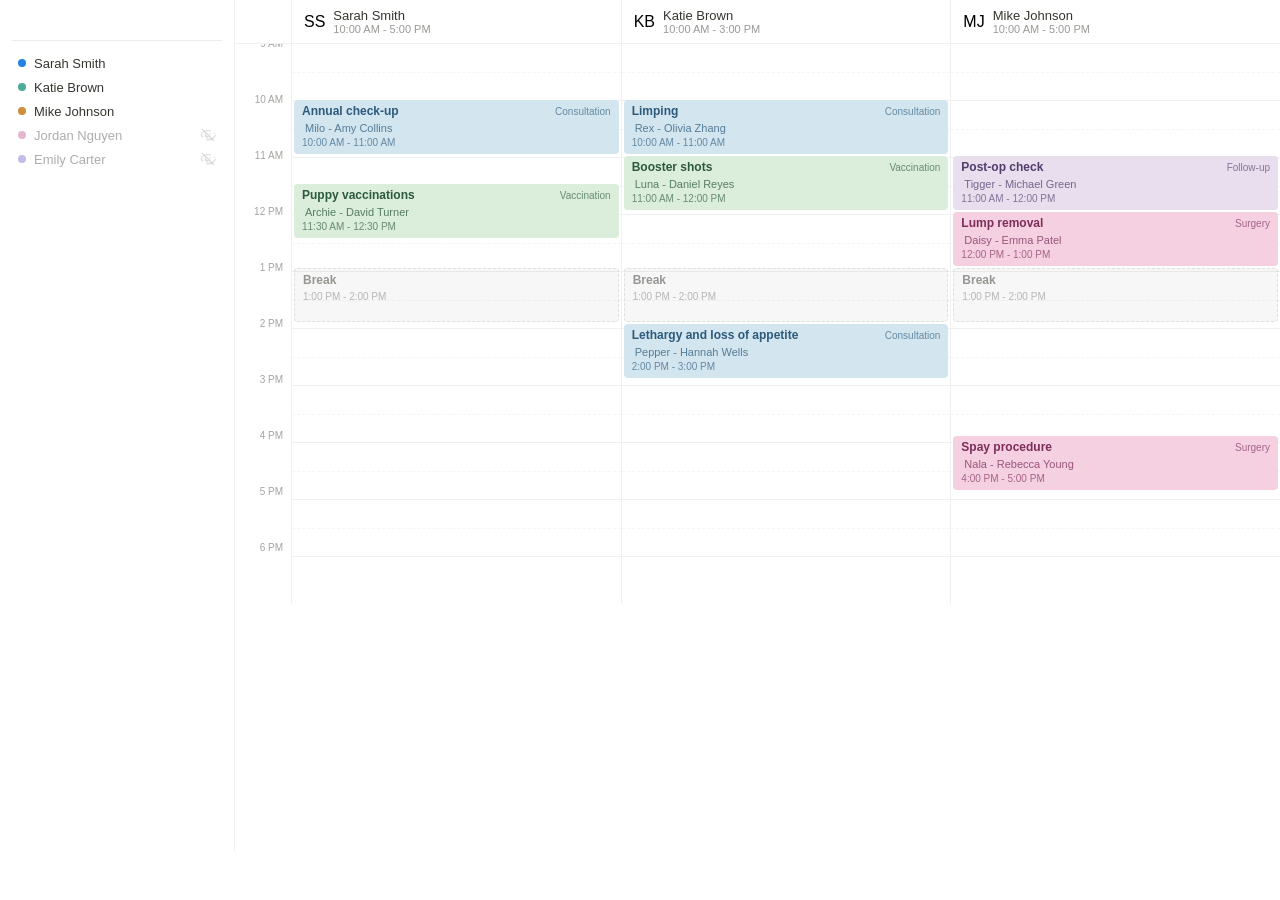
==== commit 2217fe59: "Add Lists, tri-mode AI, reports dashboard, calendar views, and inbox enhancements - Replace Views/Ca" ====
--- a/calendar.html
+++ b/calendar.html
@@ -18,9 +18,7 @@
 
     /* ── Toolbar ── */
     .cal-toolbar {
-      display: flex; align-items: center; justify-content: space-between;
-      padding: 8px 16px; height: 48px; border-bottom: 1px solid rgba(0,0,0,0.06);
-      flex-shrink: 0;
+      display: none;
     }
     .cal-toolbar-left { display: flex; align-items: center; gap: 8px; }
     .cal-toolbar-right { display: flex; align-items: center; gap: 6px; }
@@ -337,74 +335,70 @@
 
     /* ── Right panel (edit appointment) ── */
     .edit-panel {
-      width: 360px;
-      min-width: 360px;
+      width: 300px; min-width: 300px;
       border-left: 1px solid rgba(0,0,0,0.06);
-      background: #fff;
-      overflow-y: auto;
-      padding: 20px;
-      display: none;
-      flex-shrink: 0;
-      box-shadow: -4px 0 12px rgba(0, 0, 0, 0.04);
-    }
-    .edit-panel.open { display: block; }
+      background: #fff; display: none; flex-shrink: 0;
+      flex-direction: column; overflow: hidden;
+    }
+    .edit-panel.open { display: flex; }
+    .ep-header {
+      display: flex; align-items: center; justify-content: space-between;
+      padding: 10px 14px; border-bottom: 1px solid rgba(0,0,0,0.06); flex-shrink: 0;
+    }
+    .ep-title { font-size: 13px; font-weight: 600; color: #222; }
+    .ep-close {
+      width: 22px; height: 22px; border: none; background: none;
+      font-size: 16px; color: rgba(0,0,0,0.3); cursor: pointer; border-radius: 4px;
+      display: flex; align-items: center; justify-content: center;
+    }
+    .ep-close:hover { background: rgba(0,0,0,0.04); color: rgba(0,0,0,0.6); }
+    .ep-body { flex: 1; overflow-y: auto; padding: 12px 14px; }
+    .ep-section { margin-bottom: 12px; }
+    .ep-section-header { display: flex; align-items: center; justify-content: space-between; margin-bottom: 6px; }
+    .ep-label { font-size: 11px; font-weight: 600; color: rgba(0,0,0,0.4); display: block; margin-bottom: 4px; text-transform: uppercase; letter-spacing: 0.3px; }
+    .ep-section-header .ep-label { margin-bottom: 0; }
+    .ep-link-btn { font-size: 11px; color: rgba(0,0,0,0.35); border: none; background: none; cursor: pointer; font-family: inherit; }
+    .ep-link-btn:hover { color: rgba(0,0,0,0.6); }
+    .ep-input {
+      width: 100%; padding: 6px 10px; border: 1px solid rgba(0,0,0,0.1);
+      border-radius: 6px; font-size: 12px; font-family: inherit; color: #222;
+      outline: none; box-sizing: border-box;
+    }
+    .ep-input:focus { border-color: rgba(94,106,210,0.4); }
+    .ep-row { display: flex; gap: 8px; margin-bottom: 12px; }
+    .ep-half { flex: 1; }
+    .ep-footer {
+      display: flex; gap: 6px; padding: 10px 14px;
+      border-top: 1px solid rgba(0,0,0,0.06); flex-shrink: 0;
+    }
+    .ep-btn {
+      flex: 1; padding: 6px 12px; border-radius: 6px; font-size: 12px;
+      font-weight: 500; font-family: inherit; cursor: pointer; text-align: center;
+    }
+    .ep-btn.secondary { background: #fff; border: 1px solid rgba(0,0,0,0.12); color: #222; }
+    .ep-btn.secondary:hover { background: rgba(0,0,0,0.02); }
+    .ep-btn.primary { background: #5e6ad2; border: none; color: #fff; }
+    .ep-btn.primary:hover { background: #4f5bc4; }
 
     .client-info {
-      display: flex;
-      align-items: center;
-      gap: 8px;
-      padding: 8px;
-      background: rgba(55,53,47,0.03);
-      border-radius: 6px;
-      margin-bottom: 4px;
-      font-size: 13px;
-    }
-
-    /* Reason type grid */
-    .reason-grid {
-      display: grid;
-      grid-template-columns: 1fr 1fr;
-      gap: 4px;
-    }
+      display: flex; align-items: center; gap: 8px;
+      padding: 6px 8px; background: rgba(0,0,0,0.03);
+      border-radius: 6px; margin-bottom: 3px; font-size: 12px; color: #222;
+    }
+
+    .reason-grid { display: grid; grid-template-columns: 1fr 1fr; gap: 3px; }
     .reason-option {
-      display: flex;
-      align-items: center;
-      gap: 6px;
-      padding: 6px 8px;
-      border: 1px solid rgba(0,0,0,0.08);
-      border-radius: 6px;
-      cursor: pointer;
-      font-size: 12px;
-      transition: all 0.1s ease;
-    }
-    .reason-option:hover { background: rgba(55,53,47,0.03); border-color: rgba(0,0,0,0.15); }
-    .reason-option.selected { border-color: #2383e2; background: rgba(35,131,226,0.04); }
-    .reason-option .color-dot {
-      width: 8px;
-      height: 8px;
-      border-radius: 50%;
-      flex-shrink: 0;
-    }
+      display: flex; align-items: center; gap: 6px;
+      padding: 5px 8px; border: 1px solid rgba(0,0,0,0.06);
+      border-radius: 5px; cursor: pointer; font-size: 11px;
+      transition: all 0.08s;
+    }
+    .reason-option:hover { background: rgba(0,0,0,0.02); border-color: rgba(0,0,0,0.12); }
+    .reason-option.selected { border-color: #5e6ad2; background: rgba(94,106,210,0.04); }
+    .reason-option .color-dot { width: 6px; height: 6px; border-radius: 50%; flex-shrink: 0; }
     .reason-option .reason-info { line-height: 1.3; }
-    .reason-option .reason-name { font-weight: 500; font-size: 12px; }
-    .reason-option .reason-dur { font-size: 10px; color: rgba(55,53,47,0.5); }
-
-    .panel-link {
-      font-size: 12px;
-      color: #2383e2;
-      cursor: pointer;
-      text-decoration: none;
-      display: inline-block;
-      margin-top: 4px;
-    }
-    .panel-link:hover { text-decoration: underline; }
-
-    .sidebar-section-title-panel {
-      font-size: 12px;
-      font-weight: 500;
-      color: rgba(55,53,47,0.65);
-      margin: 0;
-    }
+    .reason-option .reason-name { font-weight: 500; font-size: 11px; }
+    .reason-option .reason-dur { font-size: 9px; color: rgba(0,0,0,0.35); }
 
     /* Staff color palette (Notion-inspired) */
     .staff-color-1 { --staff-color: #2383e2; --n-avatar-color: #2383e2; }
@@ -456,7 +450,23 @@
     body.dark .appt-grooming { background: #2a4a2a; color: #a3d4a3; }
     body.dark .appt-break { background: rgba(255,255,255,0.04); color: rgba(255,255,255,0.35); border-color: rgba(255,255,255,0.08); }
 
-    body.dark .edit-panel { background: #1e1e1e; border-left-color: rgba(255,255,255,0.06); box-shadow: -4px 0 12px rgba(0,0,0,0.3); }
+    body.dark .edit-panel { background: #1e1e1e; border-left-color: rgba(255,255,255,0.06); }
+    body.dark .ep-header { border-bottom-color: rgba(255,255,255,0.06); }
+    body.dark .ep-title { color: #d4d4d4; }
+    body.dark .ep-close { color: rgba(255,255,255,0.3); }
+    body.dark .ep-close:hover { background: rgba(255,255,255,0.06); color: rgba(255,255,255,0.6); }
+    body.dark .ep-label { color: rgba(255,255,255,0.35); }
+    body.dark .ep-link-btn { color: rgba(255,255,255,0.3); }
+    body.dark .ep-input { background: #222; border-color: rgba(255,255,255,0.1); color: #d4d4d4; }
+    body.dark .ep-input:focus { border-color: rgba(94,106,210,0.4); }
+    body.dark .ep-footer { border-top-color: rgba(255,255,255,0.06); }
+    body.dark .ep-btn.secondary { background: #2a2a2a; border-color: rgba(255,255,255,0.1); color: #d4d4d4; }
+    body.dark .client-info { background: rgba(255,255,255,0.04); color: #d4d4d4; }
+    body.dark .reason-option { border-color: rgba(255,255,255,0.06); }
+    body.dark .reason-option:hover { background: rgba(255,255,255,0.03); border-color: rgba(255,255,255,0.1); }
+    body.dark .reason-option.selected { border-color: #5e6ad2; background: rgba(94,106,210,0.08); }
+    body.dark .reason-option .reason-name { color: #d4d4d4; }
+    body.dark .reason-option .reason-dur { color: rgba(255,255,255,0.3); }
     body.dark .client-info { background: rgba(255,255,255,0.04); color: #d4d4d4; }
     body.dark .reason-option { border-color: rgba(255,255,255,0.08); color: #d4d4d4; }
     body.dark .reason-option:hover { background: rgba(255,255,255,0.04); border-color: rgba(255,255,255,0.12); }
@@ -467,7 +477,7 @@
     /* ── Responsive ── */
     @media (max-width: 900px) {
       .cal-sidebar { display: none; }
-      .edit-panel { width: 300px; min-width: 300px; }
+      .edit-panel { width: 280px; min-width: 280px; }
     }
     @media (max-width: 600px) {
       .edit-panel { width: 100%; min-width: 100%; position: absolute; top: 0; right: 0; z-index: 20; }
@@ -516,50 +526,45 @@
 
       <!-- Edit appointment panel -->
       <div class="edit-panel" id="editPanel">
-        <nord-stack gap="m">
-          <nord-stack direction="horizontal" align-items="center" justify-content="space-between">
-            <h3 class="n-typescale-m" id="panelTitle" style="margin: 0;">Edit appointment</h3>
-            <nord-button size="s" variant="plain" square id="closePanel">
-              <nord-icon name="interface-close" label="Close panel"></nord-icon>
-            </nord-button>
-          </nord-stack>
-
-          <nord-divider></nord-divider>
-
-          <nord-stack gap="xs">
-            <nord-stack direction="horizontal" align-items="center" justify-content="space-between">
-              <span class="sidebar-section-title-panel">Client &amp; patient</span>
-              <nord-button size="s" variant="plain" id="clearClient">Clear</nord-button>
-            </nord-stack>
+        <div class="ep-header">
+          <span class="ep-title" id="panelTitle">New appointment</span>
+          <button class="ep-close" id="closePanel">&times;</button>
+        </div>
+        <div class="ep-body">
+          <div class="ep-section">
+            <div class="ep-section-header">
+              <span class="ep-label">Client & patient</span>
+              <button class="ep-link-btn" id="clearClient">Clear</button>
+            </div>
             <div id="clientInfo"></div>
-          </nord-stack>
-
-          <nord-divider></nord-divider>
-
-          <nord-stack gap="xs">
-            <span class="sidebar-section-title-panel">Reason type</span>
+          </div>
+          <div class="ep-section">
+            <span class="ep-label">Reason type</span>
             <div class="reason-grid" id="reasonGrid"></div>
-            <a class="panel-link">View all reason types</a>
-          </nord-stack>
-
-          <nord-divider></nord-divider>
-
-          <nord-input label="Reason for visit" id="panelReason" placeholder="E.g. Annual check-up" expand></nord-input>
-
-          <nord-input type="date" label="Date" id="panelDate" expand></nord-input>
-
-          <div style="display: grid; grid-template-columns: 1fr 1fr; gap: var(--n-space-s);">
-            <nord-input type="time" label="Start time" id="panelStart" expand></nord-input>
-            <nord-input type="time" label="End time" id="panelEnd" expand></nord-input>
           </div>
-
-          <nord-divider></nord-divider>
-
-          <nord-button-group variant="spaced">
-            <nord-button id="discardAppt">Discard</nord-button>
-            <nord-button variant="primary" id="createAppt">Create</nord-button>
-          </nord-button-group>
-        </nord-stack>
+          <div class="ep-section">
+            <label class="ep-label">Reason for visit</label>
+            <input class="ep-input" id="panelReason" placeholder="E.g. Annual check-up" />
+          </div>
+          <div class="ep-section">
+            <label class="ep-label">Date</label>
+            <input class="ep-input" type="date" id="panelDate" />
+          </div>
+          <div class="ep-row">
+            <div class="ep-half">
+              <label class="ep-label">Start</label>
+              <input class="ep-input" type="time" id="panelStart" />
+            </div>
+            <div class="ep-half">
+              <label class="ep-label">End</label>
+              <input class="ep-input" type="time" id="panelEnd" />
+            </div>
+          </div>
+        </div>
+        <div class="ep-footer">
+          <button class="ep-btn secondary" id="discardAppt">Discard</button>
+          <button class="ep-btn primary" id="createAppt">Create</button>
+        </div>
       </div>
 
     </div>
